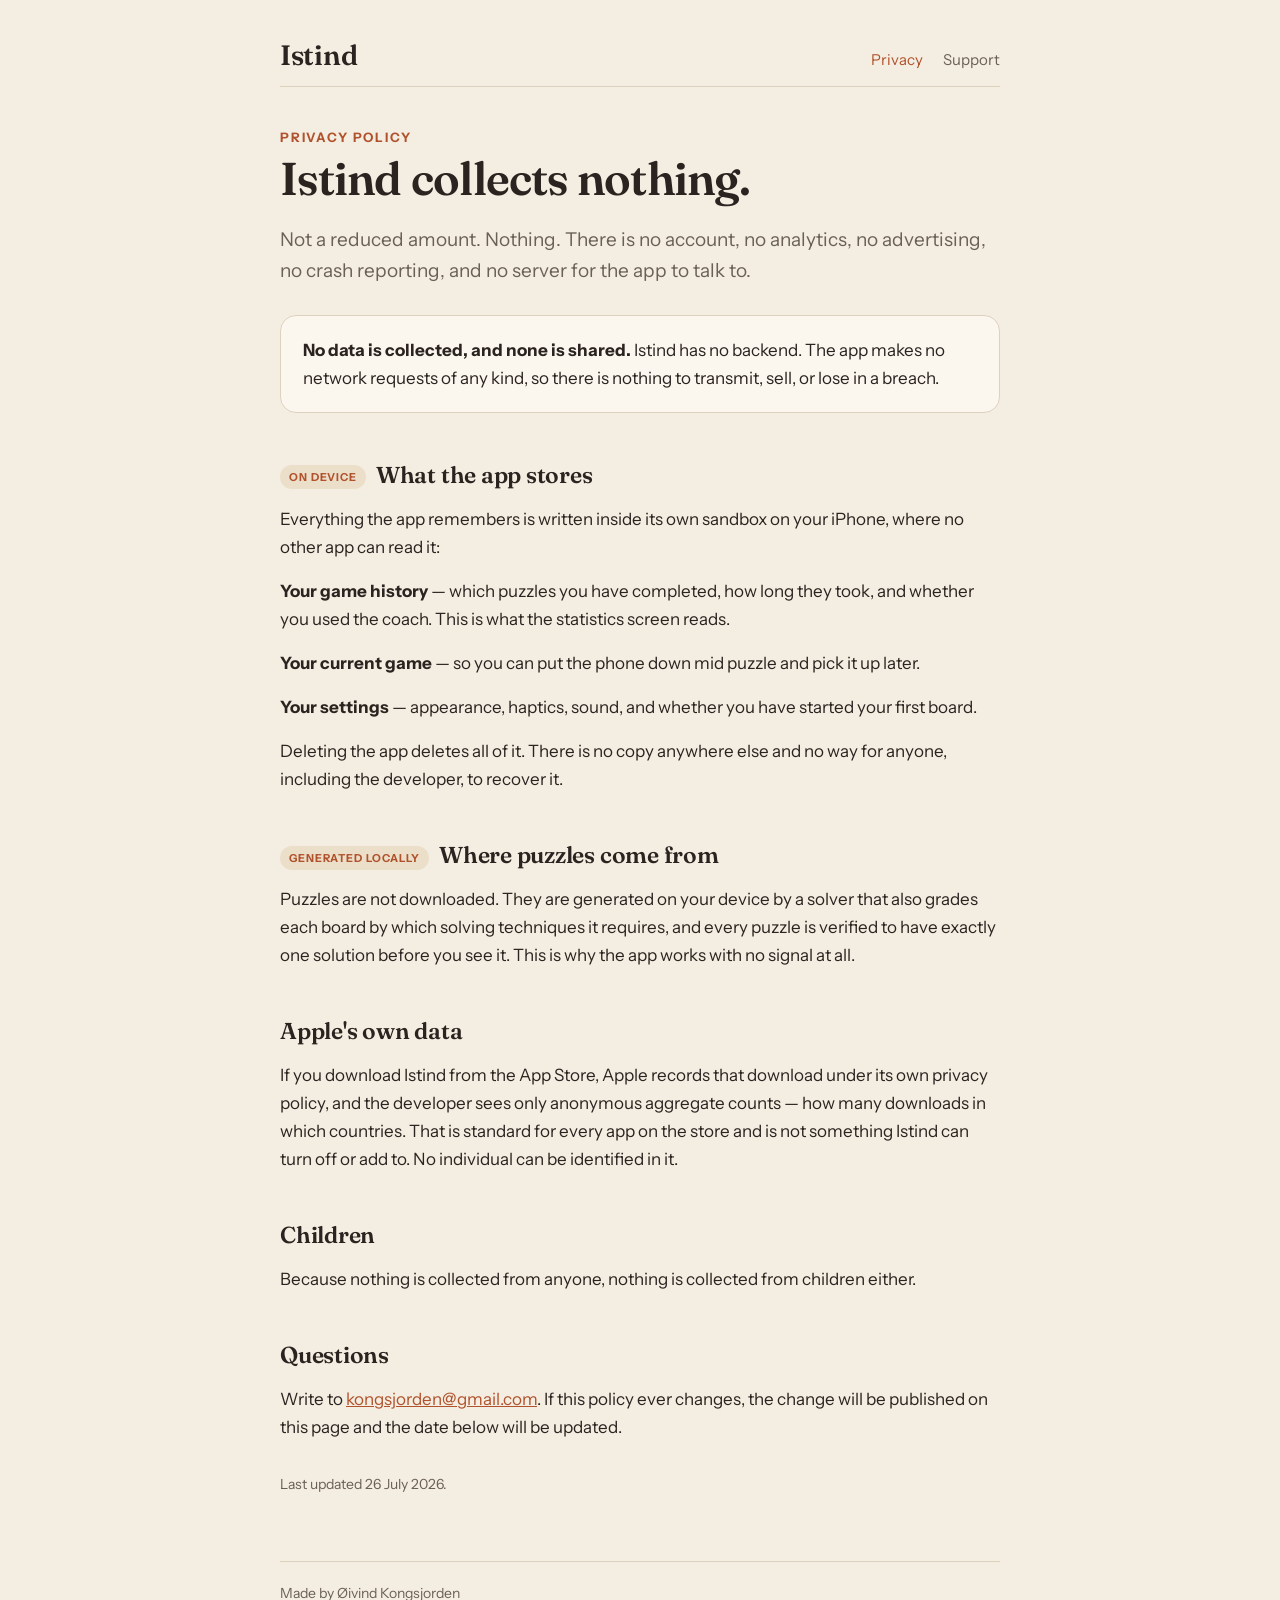
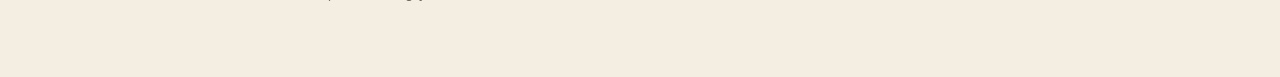
==== privacy/index.html @ 71f040e6 "Istind support and privacy pages" ====
<!DOCTYPE html>
<html lang="en">
<head>
  <meta charset="utf-8">
  <meta name="viewport" content="width=device-width, initial-scale=1">
  <title>Privacy — Istind</title>
  <meta name="description" content="Istind collects nothing. No accounts, no analytics, no tracking, no network requests. Everything stays on your device.">
  <link rel="icon" href="data:image/svg+xml,<svg xmlns='http://www.w3.org/2000/svg' viewBox='0 0 16 16'><rect width='16' height='16' rx='3' fill='%23b0522c'/></svg>">
  <link rel="preconnect" href="https://fonts.googleapis.com">
  <link rel="preconnect" href="https://fonts.gstatic.com" crossorigin>
  <link href="https://fonts.googleapis.com/css2?family=Fraunces:opsz,wght@9..144,600&family=Instrument+Sans:wght@400;700&display=swap" rel="stylesheet">
  <link rel="stylesheet" href="../style.css">
</head>
<body>
  <header>
    <a class="wordmark" href="../">Istind</a>
    <nav>
      <a href="./" aria-current="page">Privacy</a>
      <a href="../support/">Support</a>
    </nav>
  </header>

  <main>
    <p class="eyebrow">Privacy policy</p>
    <h1>Istind collects nothing.</h1>
    <p class="lede">Not a reduced amount. Nothing. There is no account, no
    analytics, no advertising, no crash reporting, and no server for the app
    to talk to.</p>

    <div class="card">
      <p><strong>No data is collected, and none is shared.</strong> Istind has
      no backend. The app makes no network requests of any kind, so there is
      nothing to transmit, sell, or lose in a breach.</p>
    </div>

    <h2><span class="tag">On device</span>What the app stores</h2>
    <p>Everything the app remembers is written inside its own sandbox on your
    iPhone, where no other app can read it:</p>
    <p><strong>Your game history</strong> — which puzzles you have completed,
    how long they took, and whether you used the coach. This is what the
    statistics screen reads.</p>
    <p><strong>Your current game</strong> — so you can put the phone down mid
    puzzle and pick it up later.</p>
    <p><strong>Your settings</strong> — appearance, haptics, sound, and
    whether you have started your first board.</p>
    <p>Deleting the app deletes all of it. There is no copy anywhere else and
    no way for anyone, including the developer, to recover it.</p>

    <h2><span class="tag">Generated locally</span>Where puzzles come from</h2>
    <p>Puzzles are not downloaded. They are generated on your device by a
    solver that also grades each board by which solving techniques it
    requires, and every puzzle is verified to have exactly one solution
    before you see it. This is why the app works with no signal at all.</p>

    <h2>Apple's own data</h2>
    <p>If you download Istind from the App Store, Apple records that download
    under its own privacy policy, and the developer sees only anonymous
    aggregate counts — how many downloads in which countries. That is
    standard for every app on the store and is not something Istind can turn
    off or add to. No individual can be identified in it.</p>

    <h2>Children</h2>
    <p>Because nothing is collected from anyone, nothing is collected from
    children either.</p>

    <h2>Questions</h2>
    <p>Write to <a href="mailto:kongsjorden@gmail.com">kongsjorden@gmail.com</a>.
    If this policy ever changes, the change will be published on this page and
    the date below will be updated.</p>

    <p class="updated">Last updated 26 July 2026.</p>
  </main>

  <footer>
    Made by Øivind Kongsjorden
  </footer>
</body>
</html>
---- style.css ----
:root {
  --paper: #f4ede1;
  --paper-card: #fbf7ef;
  --ink: #2a2320;
  --ink-muted: #6b6055;
  --accent: #b0522c;
  --accent-soft: #ecdfc9;
  --line: #ded2be;
}

@media (prefers-color-scheme: dark) {
  :root {
    --paper: #171310;
    --paper-card: #201a16;
    --ink: #ece3d6;
    --ink-muted: #a2958a;
    --accent: #d97a4e;
    --accent-soft: #3a2e25;
    --line: #362d25;
  }
}

* { box-sizing: border-box; }

body {
  margin: 0;
  padding: 0 24px 72px;
  background: var(--paper);
  color: var(--ink);
  font-family: "Instrument Sans", -apple-system, BlinkMacSystemFont, "Segoe UI", sans-serif;
  font-size: 17px;
  line-height: 1.65;
  -webkit-font-smoothing: antialiased;
}

header {
  max-width: 720px;
  margin: 0 auto;
  padding: 32px 0 8px;
  display: flex;
  flex-wrap: wrap;
  gap: 16px;
  align-items: baseline;
  justify-content: space-between;
  border-bottom: 1px solid var(--line);
}

.wordmark {
  font-family: Fraunces, Georgia, serif;
  font-size: 28px;
  font-weight: 600;
  color: var(--ink);
  text-decoration: none;
  letter-spacing: -0.01em;
}

nav { display: flex; gap: 20px; }

nav a {
  color: var(--ink-muted);
  text-decoration: none;
  font-size: 15px;
}

nav a:hover, nav a[aria-current="page"] { color: var(--accent); }

main { max-width: 720px; margin: 0 auto; }

.eyebrow {
  margin: 40px 0 4px;
  font-size: 13px;
  font-weight: 700;
  letter-spacing: 0.14em;
  text-transform: uppercase;
  color: var(--accent);
}

h1 {
  font-family: Fraunces, Georgia, serif;
  font-size: clamp(34px, 7vw, 46px);
  font-weight: 600;
  line-height: 1.12;
  letter-spacing: -0.02em;
  margin: 0 0 20px;
}

h2 {
  font-family: Fraunces, Georgia, serif;
  font-size: 23px;
  font-weight: 600;
  margin: 44px 0 10px;
  letter-spacing: -0.01em;
}

.lede { font-size: 19px; color: var(--ink-muted); margin: 0 0 28px; }

p { margin: 0 0 16px; }

a { color: var(--accent); }

.tiles {
  display: grid;
  grid-template-columns: repeat(auto-fit, minmax(240px, 1fr));
  gap: 14px;
  margin: 32px 0;
}

.tile {
  display: block;
  padding: 20px;
  background: var(--paper-card);
  border: 1px solid var(--line);
  border-radius: 16px;
  text-decoration: none;
  color: var(--ink);
}

.tile:hover { border-color: var(--accent); }

.t-label {
  display: block;
  font-size: 13px;
  font-weight: 700;
  letter-spacing: 0.12em;
  text-transform: uppercase;
  color: var(--accent);
  margin-bottom: 6px;
}

.t-text { display: block; color: var(--ink-muted); font-size: 15px; line-height: 1.5; }

.card {
  padding: 20px 22px;
  background: var(--paper-card);
  border: 1px solid var(--line);
  border-radius: 16px;
  margin: 24px 0 8px;
}

.card p:last-child { margin-bottom: 0; }

.tag {
  display: inline-block;
  margin-right: 10px;
  padding: 3px 9px;
  border-radius: 999px;
  background: var(--accent-soft);
  color: var(--accent);
  font-family: "Instrument Sans", sans-serif;
  font-size: 11px;
  font-weight: 700;
  letter-spacing: 0.08em;
  text-transform: uppercase;
  vertical-align: middle;
}

.grid-mark {
  display: grid;
  grid-template-columns: repeat(3, 12px);
  gap: 4px;
  margin: 36px 0 0;
}

.grid-mark span {
  width: 12px;
  height: 12px;
  border-radius: 3px;
  background: var(--line);
}

.grid-mark span.on { background: var(--accent); }

footer {
  max-width: 720px;
  margin: 64px auto 0;
  padding-top: 20px;
  border-top: 1px solid var(--line);
  color: var(--ink-muted);
  font-size: 14px;
}

.updated { color: var(--ink-muted); font-size: 14px; margin-top: 32px; }
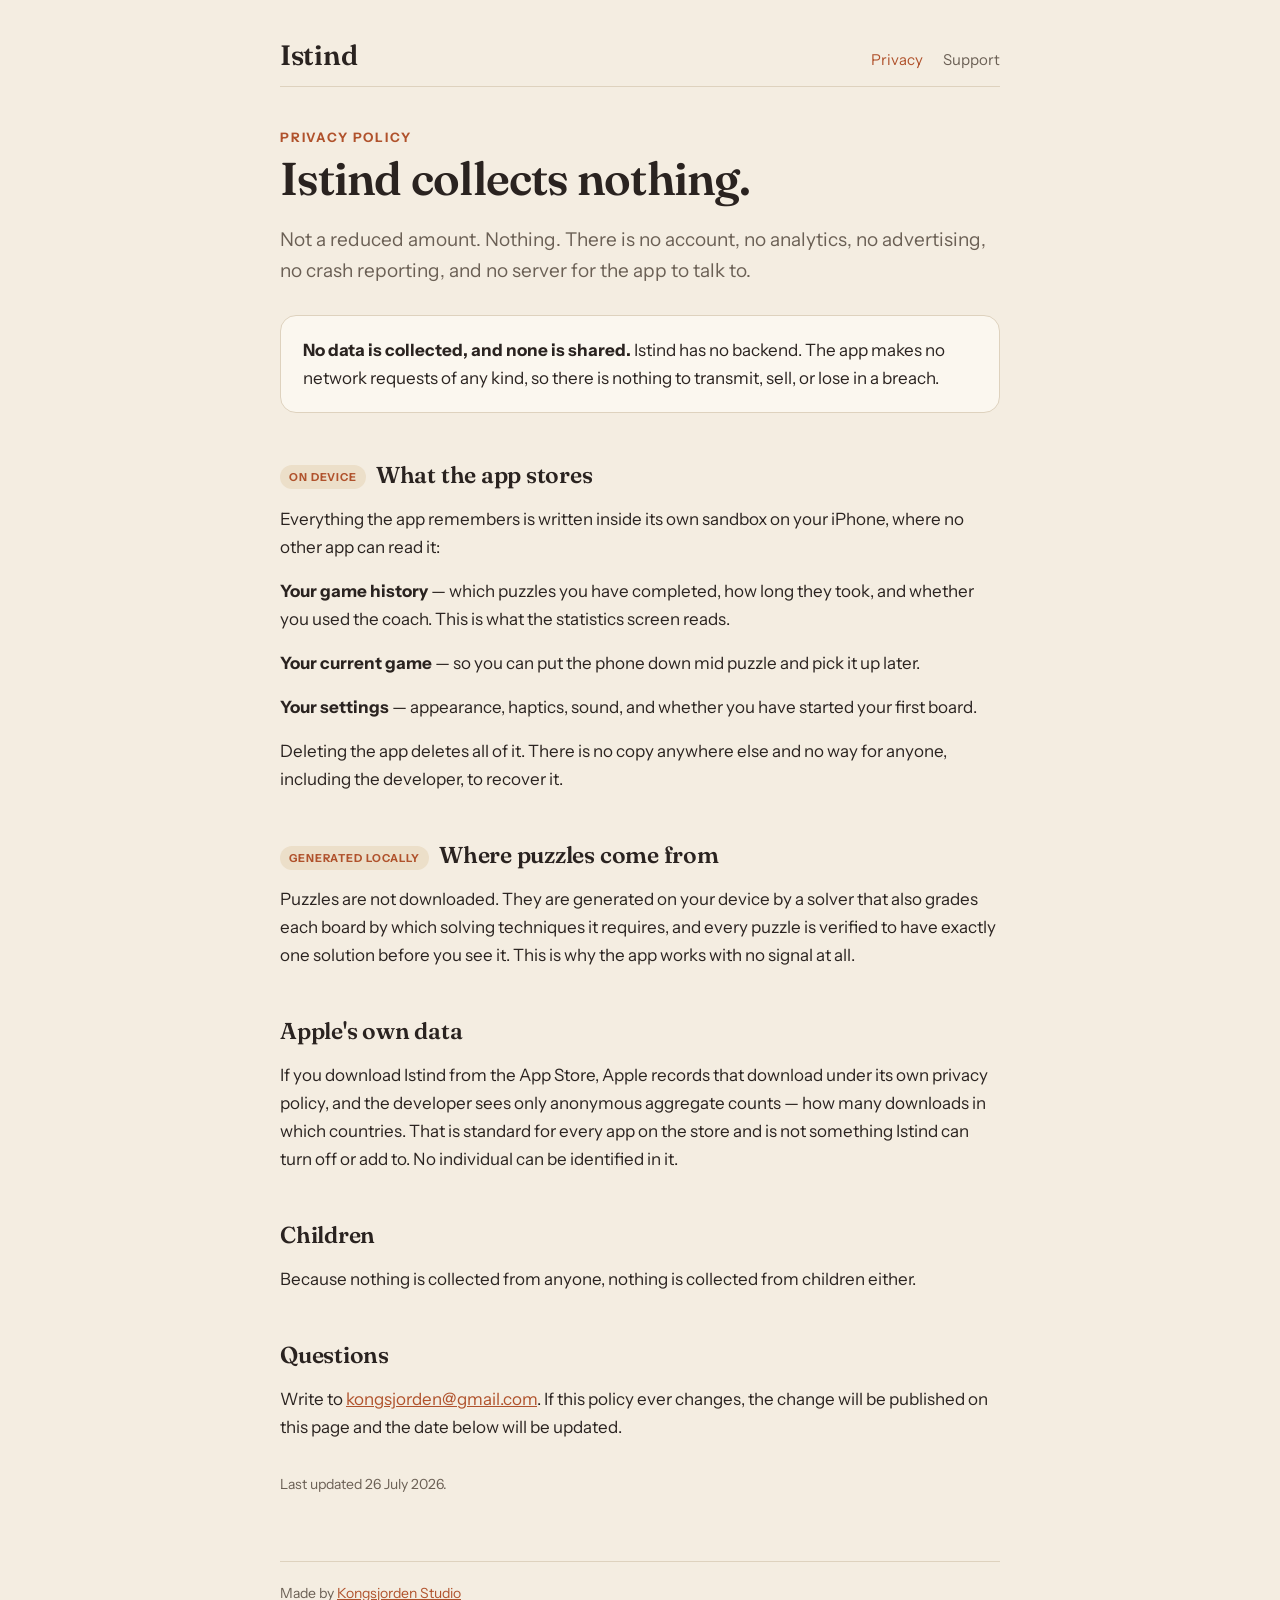
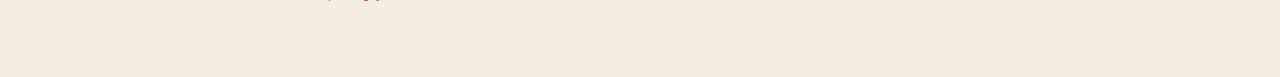
==== commit d231e3e2: "Krediter Kongsjorden Studio på alle sider" ====
--- a/privacy/index.html
+++ b/privacy/index.html
@@ -72,7 +72,7 @@
   </main>
 
   <footer>
-    Made by Øivind Kongsjorden
+    Made by <a href="https://kongsjorden-studio.no">Kongsjorden Studio</a>
   </footer>
 </body>
 </html>
